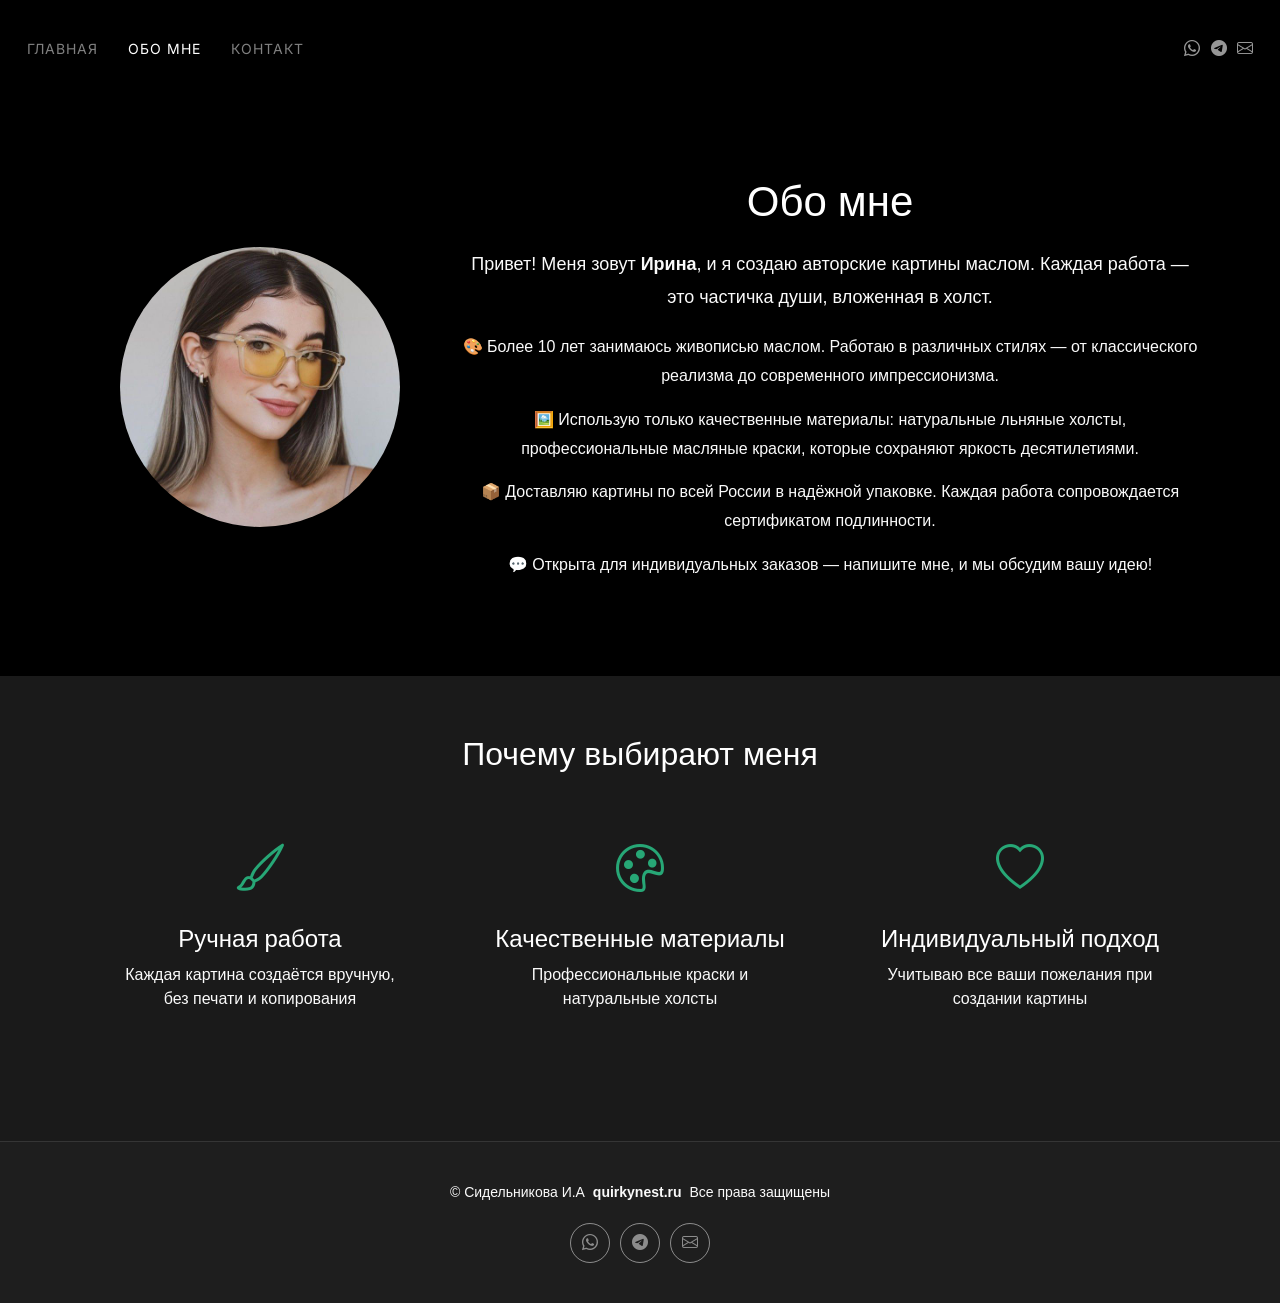
==== about.html @ b46e2a0c "322" ====
<!DOCTYPE html>
<html lang="ru">

<head>
  <meta charset="utf-8">
  <meta content="width=device-width, initial-scale=1.0" name="viewport">
  <title>Обо мне — Картины маслом на заказ</title>
  <meta name="description" content="Узнайте больше о художнике и процессе создания авторских картин маслом.">

  <!-- Favicons -->
  <link href="assets/img/favicon.png" rel="icon">
  <link href="assets/img/apple-touch-icon.png" rel="apple-touch-icon">

  <!-- Fonts -->
  <link href="https://fonts.googleapis.com" rel="preconnect">
  <link href="https://fonts.gstatic.com" rel="preconnect" crossorigin>
  <link href="https://fonts.googleapis.com/css2?family=Roboto:wght@300;400;500;700&family=Inter:wght@400;500;600;700&family=Cardo:wght@400;700&display=swap" rel="stylesheet">

  <!-- Vendor CSS Files -->
  <link href="assets/vendor/bootstrap/css/bootstrap.min.css" rel="stylesheet">
  <link href="assets/vendor/bootstrap-icons/bootstrap-icons.css" rel="stylesheet">
  <link href="assets/vendor/aos/aos.css" rel="stylesheet">

  <!-- Main CSS File -->
  <link href="assets/css/main.css" rel="stylesheet">
</head>

<body class="index-page">

  <header id="header" class="header d-flex align-items-center sticky-top">
    <div class="container-fluid position-relative d-flex align-items-center justify-content-between">
      <nav id="navmenu" class="navmenu">
        <ul>
          <li><a href="index.html">Главная</a></li>
          <li><a href="about.html" class="active">Обо мне</a></li>
          <li><a href="contact.html">Контакт</a></li>
        </ul>
        <i class="mobile-nav-toggle d-xl-none bi bi-list"></i>
      </nav>

      <div class="header-social-links">
        <a href="https://wa.me/79517623467"><i class="bi bi-whatsapp"></i></a>
        <a href="https://t.me/IrisArts1"><i class="bi bi-telegram"></i></a>
        <a href="mailto:maafik@66.ru"><i class="bi bi-envelope"></i></a>
      </div>
    </div>
  </header>

  <main class="main">

    <section class="about-section" style="padding: 80px 20px;">
      <div class="container">
        <div class="row align-items-center">
          <div class="col-lg-4 text-center mb-4 mb-lg-0" data-aos="fade-right">
            <img src="assets/img/profile-img.png" alt="Художник" style="max-width: 280px; width: 100%; border-radius: 50%; box-shadow: 0 10px 40px rgba(0,0,0,0.3);">
          </div>
          <div class="col-lg-8" data-aos="fade-left">
            <h1 style="color: var(--heading-color); font-size: 42px; margin-bottom: 20px;">Обо мне</h1>
            <p style="color: var(--default-color); font-size: 18px; line-height: 1.8; margin-bottom: 20px;">
              Привет! Меня зовут <strong>Ирина</strong>, и я создаю авторские картины маслом. Каждая работа — это частичка души, вложенная в холст.
            </p>
            <p style="color: var(--default-color); font-size: 16px; line-height: 1.8; margin-bottom: 15px;">
              🎨 Более 10 лет занимаюсь живописью маслом. Работаю в различных стилях — от классического реализма до современного импрессионизма.
            </p>
            <p style="color: var(--default-color); font-size: 16px; line-height: 1.8; margin-bottom: 15px;">
              🖼️ Использую только качественные материалы: натуральные льняные холсты, профессиональные масляные краски, которые сохраняют яркость десятилетиями.
            </p>
            <p style="color: var(--default-color); font-size: 16px; line-height: 1.8; margin-bottom: 15px;">
              📦 Доставляю картины по всей России в надёжной упаковке. Каждая работа сопровождается сертификатом подлинности.
            </p>
            <p style="color: var(--default-color); font-size: 16px; line-height: 1.8;">
              💬 Открыта для индивидуальных заказов — напишите мне, и мы обсудим вашу идею!
            </p>
          </div>
        </div>
      </div>
    </section>

    <section style="padding: 60px 20px; background: var(--surface-color);">
      <div class="container text-center">
        <h2 style="color: var(--heading-color); font-size: 32px; margin-bottom: 30px;" data-aos="fade-up">Почему выбирают меня</h2>
        <div class="row">
          <div class="col-md-4 mb-4" data-aos="fade-up" data-aos-delay="100">
            <div style="padding: 30px;">
              <i class="bi bi-brush" style="font-size: 48px; color: var(--accent-color);"></i>
              <h4 style="color: var(--heading-color); margin-top: 20px;">Ручная работа</h4>
              <p style="color: var(--default-color);">Каждая картина создаётся вручную, без печати и копирования</p>
            </div>
          </div>
          <div class="col-md-4 mb-4" data-aos="fade-up" data-aos-delay="200">
            <div style="padding: 30px;">
              <i class="bi bi-palette" style="font-size: 48px; color: var(--accent-color);"></i>
              <h4 style="color: var(--heading-color); margin-top: 20px;">Качественные материалы</h4>
              <p style="color: var(--default-color);">Профессиональные краски и натуральные холсты</p>
            </div>
          </div>
          <div class="col-md-4 mb-4" data-aos="fade-up" data-aos-delay="300">
            <div style="padding: 30px;">
              <i class="bi bi-heart" style="font-size: 48px; color: var(--accent-color);"></i>
              <h4 style="color: var(--heading-color); margin-top: 20px;">Индивидуальный подход</h4>
              <p style="color: var(--default-color);">Учитываю все ваши пожелания при создании картины</p>
            </div>
          </div>
        </div>
      </div>
    </section>

  </main>

  <footer id="footer" class="footer">
    <div class="container">
      <div class="copyright text-center">
        <p>© <span>Сидельникова И.А</span> <strong class="px-1 sitename">quirkynest.ru</strong> <span>Все права защищены</span></p>
      </div>
      <div class="social-links d-flex justify-content-center">
        <a href="https://wa.me/79517623467"><i class="bi bi-whatsapp"></i></a>
        <a href="https://t.me/IrisArts1"><i class="bi bi-telegram"></i></a>
        <a href="mailto:maafik@66.ru"><i class="bi bi-envelope"></i></a>
      </div>
    </div>
  </footer>

  <a href="#" id="scroll-top" class="scroll-top d-flex align-items-center justify-content-center"><i class="bi bi-arrow-up-short"></i></a>

  <!-- Vendor JS Files -->
  <script src="assets/vendor/bootstrap/js/bootstrap.bundle.min.js"></script>
  <script src="assets/vendor/aos/aos.js"></script>

  <!-- Main JS File -->
  <script src="assets/js/main.js"></script>

</body>

</html>
---- assets/css/main.css ----
/**
* Template Name: PhotoFolio
* Template URL: https://bootstrapmade.com/photofolio-bootstrap-photography-website-template/
* Updated: Aug 07 2024 with Bootstrap v5.3.3
* Author: BootstrapMade.com
* License: https://bootstrapmade.com/license/
*/

/*--------------------------------------------------------------
# Font & Color Variables
# Help: https://bootstrapmade.com/color-system/
--------------------------------------------------------------*/
/* Fonts */
:root {
  --default-font: "Roboto",  system-ui, -apple-system, "Segoe UI", Roboto, "Helvetica Neue", Arial, "Noto Sans", "Liberation Sans", sans-serif, "Apple Color Emoji", "Segoe UI Emoji", "Segoe UI Symbol", "Noto Color Emoji";
  --heading-font: "Cardo",  sans-serif;
  --nav-font: "Inter",  sans-serif;
}

/* Global Colors - The following color variables are used throughout the website. Updating them here will change the color scheme of the entire website */
:root { 
  --background-color: #000000; /* Background color for the entire website, including individual sections */
  --default-color: #fafafa; /* Default color used for the majority of the text content across the entire website */
  --heading-color: #ffffff; /* Color for headings, subheadings and title throughout the website */
  --accent-color: #27a776; /* Accent color that represents your brand on the website. It's used for buttons, links, and other elements that need to stand out */
  --surface-color: #1a1a1a; /* The surface color is used as a background of boxed elements within sections, such as cards, icon boxes, or other elements that require a visual separation from the global background. */
  --contrast-color: #ffffff; /* Contrast color for text, ensuring readability against backgrounds of accent, heading, or default colors. */
}

/* Nav Menu Colors - The following color variables are used specifically for the navigation menu. They are separate from the global colors to allow for more customization options */
:root {
  --nav-color: rgba(255, 255, 255, 0.5);  /* The default color of the main navmenu links */
  --nav-hover-color: #ffffff; /* Applied to main navmenu links when they are hovered over or active */
  --nav-mobile-background-color: #1a1a1a; /* Used as the background color for mobile navigation menu */
  --nav-dropdown-background-color: #1a1a1a; /* Used as the background color for dropdown items that appear when hovering over primary navigation items */
  --nav-dropdown-color: rgba(255, 255, 255, 0.5); /* Used for navigation links of the dropdown items in the navigation menu. */
  --nav-dropdown-hover-color: #ffffff; /* Similar to --nav-hover-color, this color is applied to dropdown navigation links when they are hovered over. */
}

/* Color Presets - These classes override global colors when applied to any section or element, providing reuse of the sam color scheme. */
  .form-overlay {
    position: fixed;
    top: 0;
    left: 0;
    width: 100vw;
    height: 100vh;
    background: rgba(26, 26, 26, 0.97);
    z-index: 9999;
    overflow-y: auto;
    display: flex;
    justify-content: center;
    align-items: center;
    padding: 40px;
  }

  .form-content {
    max-width: 800px;
    width: 100%;
    background: #1a1a1a;
    padding: 30px;
    border-radius: 20px;
    box-shadow: 0 0 20px #00f7ff99;
    position: relative;
  }

  .close-button {
    position: absolute;
    top: 15px;
    right: 15px;
    background: #ff4d4d;
    color: white;
    border: none;
    border-radius: 10px;
    padding: 8px 12px;
    font-size: 18px;
    cursor: pointer;
  }

  .step {
    display: none;
  }

  .step.active {
    display: block;
    animation: fadeIn 0.5s ease-in-out;
  }

  @keyframes fadeIn {
    from { opacity: 0; transform: translateY(20px); }
    to { opacity: 1; transform: translateY(0); }
  }

  input, select, button {
    width: 100%;
    padding: 10px;
    margin-top: 10px;
    border: none;
    border-radius: 10px;
    font-size: 16px;
    background-color: #222;
    color: #fafafa;
  }

  button {
    background: #00f7ff;
    color: #000;
    cursor: pointer;
    font-weight: bold;
    transition: background-color 0.3s;
  }

  button:hover {
    background-color: #00c9ff;
  }

  .gender-select {
    display: flex;
    gap: 20px;
    margin: 20px 0;
  }

  .gender-select button {
    flex: 1;
    font-weight: bold;
    font-size: 18px;
    border: 2px solid #00f7ff;
    background: #222;
    color: #00f7ff;
  }

  .gender-select button:hover {
    background: #00f7ff;
    color: #111;
  }

  .image-grid {
    display: grid;
    grid-template-columns: repeat(auto-fit, minmax(120px, 1fr));
    gap: 10px;
  }

  .image-grid img {
    width: 100%;
    border-radius: 10px;
    height: 100px;
    object-fit: cover;
    cursor: pointer;
    border: 3px solid transparent;
    background: #333;
  }

  .image-grid img.selected {
    border-color: #00f7ff;
  }

  .faq-item {
    margin-bottom: 10px;
  }

  .faq-question {
    background: #222;
    border: none;
    color: #00f7ff;
    width: 100%;
    padding: 10px;
    text-align: left;
    font-weight: bold;
    cursor: pointer;
    border-radius: 10px;
  }

  .faq-answer {
    display: none;
    margin-top: 5px;
    padding: 10px;
    background: #2b2b2b;
    border-radius: 10px;
  }

  .explanation {
    color: #bbb;
    text-align: center;
    margin-top: 20px;
  }

  .upload-block label {
    color: #00f7ff;
    font-weight: bold;
  }
.light-background {
  --background-color: #1a1a1a;
  --surface-color: #343434;
}
  .form-overlay {
    position: fixed;
    top: 0;
    left: 0;
    width: 100vw;
    height: 100vh;
    background: rgba(26, 26, 26, 0.97);
    z-index: 9999;
    overflow-y: auto;
    display: flex;
    justify-content: center;
    align-items: center;
    padding: 40px;
  }

  .form-content {
    max-width: 800px;
    width: 100%;
    background: #1a1a1a;
    padding: 30px;
    border-radius: 20px;
    box-shadow: 0 0 20px #00f7ff99;
    position: relative;
  }

  .close-button {
    position: absolute;
    top: 15px;
    right: 15px;
    background: #ff4d4d;
    color: white;
    border: none;
    border-radius: 10px;
    padding: 8px 12px;
    font-size: 18px;
    cursor: pointer;
  }

  .step {
    display: none;
  }

  .step.active {
    display: block;
    animation: fadeIn 0.5s ease-in-out;
  }

  @keyframes fadeIn {
    from { opacity: 0; transform: translateY(20px); }
    to { opacity: 1; transform: translateY(0); }
  }

  input, select, button {
    width: 100%;
    padding: 10px;
    margin-top: 10px;
    border: none;
    border-radius: 10px;
    font-size: 16px;
    background-color: #222;
    color: #fafafa;
  }

  button {
    background: #00f7ff;
    color: #000;
    cursor: pointer;
    font-weight: bold;
    transition: background-color 0.3s;
  }

  button:hover {
    background-color: #00c9ff;
  }

  .gender-select {
    display: flex;
    gap: 20px;
    margin: 20px 0;
  }

  .gender-select button {
    flex: 1;
    font-weight: bold;
    font-size: 18px;
    border: 2px solid #00f7ff;
    background: #222;
    color: #00f7ff;
  }

  .gender-select button:hover {
    background: #00f7ff;
    color: #111;
  }

  .image-grid {
    display: grid;
    grid-template-columns: repeat(auto-fit, minmax(120px, 1fr));
    gap: 10px;
  }

  .image-grid img {
    width: 100%;
    border-radius: 10px;
    height: 100px;
    object-fit: cover;
    cursor: pointer;
    border: 3px solid transparent;
    background: #333;
  }

  .image-grid img.selected {
    border-color: #00f7ff;
  }

  .faq-item {
    margin-bottom: 10px;
  }

  .faq-question {
    background: #222;
    border: none;
    color: #00f7ff;
    width: 100%;
    padding: 10px;
    text-align: left;
    font-weight: bold;
    cursor: pointer;
    border-radius: 10px;
  }

  .faq-answer {
    display: none;
    margin-top: 5px;
    padding: 10px;
    background: #2b2b2b;
    border-radius: 10px;
  }

  .explanation {
    color: #bbb;
    text-align: center;
    margin-top: 20px;
  }

  .upload-block label {
    color: #00f7ff;
    font-weight: bold;
  }

.dark-background {
  --background-color: #060606;
  --default-color: #ffffff;
  --heading-color: #ffffff;
  --surface-color: #252525;
  --contrast-color: #ffffff;
}

/* Smooth scroll */
:root {
  scroll-behavior: smooth;
}

/*--------------------------------------------------------------
# General Styling & Shared Classes
--------------------------------------------------------------*/
body {
  color: var(--default-color);
  background-color: var(--background-color);
  font-family: var(--default-font);
}

a {
  color: var(--accent-color);
  text-decoration: none;
  transition: 0.3s;
}

a:hover {
  color: color-mix(in srgb, var(--accent-color), transparent 25%);
  text-decoration: none;
}

h1,
h2,
h3,
h4,
h5,
h6 {
  color: var(--heading-color);
  font-family: var(--heading-font);
}

/* PHP Email Form Messages
------------------------------*/
.php-email-form .error-message {
  display: none;
  background: #df1529;
  color: #ffffff;
  text-align: left;
  padding: 15px;
  margin-bottom: 24px;
  font-weight: 600;
}

.php-email-form .sent-message {
  display: none;
  color: #ffffff;
  background: #059652;
  text-align: center;
  padding: 15px;
  margin-bottom: 24px;
  font-weight: 600;
}

.php-email-form .loading {
  display: none;
  background: var(--surface-color);
  text-align: center;
  padding: 15px;
  margin-bottom: 24px;
}

.php-email-form .loading:before {
  content: "";
  display: inline-block;
  border-radius: 50%;
  width: 24px;
  height: 24px;
  margin: 0 10px -6px 0;
  border: 3px solid var(--accent-color);
  border-top-color: var(--surface-color);
  animation: php-email-form-loading 1s linear infinite;
}

body {
  font-family: Arial, sans-serif;
  margin: 0;
  padding: 0;
  background: #000;
  color: #fff;
}

.overlay {
  position: fixed;
  top: 0;
  left: 0;
  width: 100%;
  height: 100%;
  background: rgba(0, 0, 0, 0.9);
  display: none;
  justify-content: center;
  align-items: center;
  z-index: 9999;
}

.form-container {
  background: #000000;
  padding: 20px;
  border-radius: 15px;
  box-shadow: 0 0 20px rgba(255, 255, 255, 0.5);
  width: 90%;
  max-width: 600px;
}

.form-container h2 {
  margin: 0 0 10px; /* Уменьшены отступы */
  text-align: center;
  font-size: 24px;
  font-weight: bold;
}

.btn-order {
  display: inline-block;
  background-color: #444;
  color: #fff;
  padding: 10px 20px;
  border-radius: 6px;
  text-decoration: none;
  font-weight: 500;
  transition: background 0.3s ease;
}

@media (max-width: 768px) {
  .btn-order {
    padding: 9px 18px;
    font-size: 15px;
  }
}

/* Мобильные устройства: до 480px */
@media (max-width: 480px) {
  .btn-order {
    padding: 8px 16px;
    font-size: 14px;
  }
}

.btn-order:hover {
  background-color: #666;
}


.form-container label {
  display: block;
  margin: 4px 0 2px; /* Уменьшены отступы */
  color: #ccc;
}

.form-container input, .form-container select, .form-container button {
  width: 100%;
  padding: 14px; /* Увеличены отступы внутри элементов для комфортного ввода */
  margin-bottom: 8px; /* Уменьшены отступы между полями */
  border-radius: 8px;
  border: none;
  outline: none;
  font-size: 16px;
  background: #222;
  color: #fff;
  box-shadow: inset 0 0 5px rgba(0, 0, 0, 0.5);
}

.form-container input:focus, .form-container select:focus {
  box-shadow: 0 0 10px rgba(255, 255, 255, 0.5);
}

.form-container button {
  background: #444;
  color: #fff;
  text-transform: uppercase;
  letter-spacing: 1px;
  cursor: pointer;
  transition: 0.5s;
}

.form-container button:hover {
  background: #555;
  box-shadow: 0 0 10px rgba(255, 255, 255, 0.5);
}


.btn-get-started:hover {
  background: linear-gradient(135deg, #222, #666);
  box-shadow: 0 0 15px rgba(255, 255, 255, 0.5);
}

.price-section {
  margin-top: 20px;
  color: #ccc;
}

.price-section ul {
  list-style: none;
  padding: 0;
}

.price-section li {
  margin: 10px 0;
}

.green-button {
  background: linear-gradient(135deg, #004d00, #007300);
  color: #fff;
  font-weight: 400;
  font-size: 16px;
  padding: 14px 50px;
  border-radius: 6px;
  text-transform: uppercase;
  letter-spacing: 1px;
  cursor: pointer;
  display: block;
  margin: 20px auto 0;
  text-align: center;
  transition: 0.5s;
}

.green-button:hover {
  background: linear-gradient(135deg, #006600, #009900);
  box-shadow: 0 0 15px rgba(0, 255, 0, 0.5);
}

textarea {
  width: 100%;
  height: 120px; /* Увеличена высота */
  resize: none;
  border: 1px solid #ccc;
  border-radius: 4px;
  padding: 10px; /* Увеличены отступы внутри textarea */
  font-size: 14px;
  box-sizing: border-box;
}

textarea:focus {
  border-color: #7bbd42;
  outline: none;
}

@keyframes php-email-form-loading {
  0% {
      transform: rotate(0deg);
  }

  100% {
      transform: rotate(360deg);
  }
}

/* Мобильные устройства */
@media screen and (max-width: 768px) {
  .form-container {
      padding: 15px;
  }

  .form-container label {
      margin: 4px 0 2px; /* Уменьшены отступы */
  }

  .form-container input,
  .form-container select,
  .form-container button {
      padding: 12px; /* Увеличены отступы внутри элементов */
      margin-bottom: 6px; /* Уменьшены отступы между элементами */
  }

  .form-container h2 {
      font-size: 20px;
  }

  textarea {
      font-size: 14px; /* Размер шрифта как до изменений */
      padding: 10px; /* Отступы внутри textarea увеличены */
  }
}

/* Очень маленькие экраны */
@media screen and (max-width: 480px) {
  .form-container {
      padding: 12px;
  }

  .form-container label {
      margin: 2px 0 2px;
  }

  .form-container input,
  .form-container select,
  .form-container button {
      padding: 10px; /* Увеличены отступы внутри */
      margin-bottom: 5px; /* Уменьшены отступы между элементами */
  }

  .form-container h2 {
      font-size: 18px;
  }

  textarea {
      font-size: 12px;
      padding: 8px; /* Отступы внутри textarea увеличены */
  }
}


/*--------------------------------------------------------------
# Global Header
--------------------------------------------------------------*/
.header {
  color: var(--default-color);
  background-color: var(--background-color);
  padding: 20px 0;
  transition: all 0.5s;
  z-index: 997;
  border-bottom: 1px solid var(--background-color);
}

.header .logo {
  line-height: 1;
}

.header .logo img {
  max-height: 36px;
  margin-right: 8px;
}

.header .logo h1 {
  font-size: 32px;
  margin: 0;
  font-weight: 400;
  color: var(--heading-color);
}

.header .logo i {
  font-size: 28px;
  margin-right: 6px;
}

.header .header-social-links {
  padding-right: 15px;
}

.header .header-social-links a {
  color: color-mix(in srgb, var(--default-color), transparent 40%);
  padding-left: 6px;
  display: inline-block;
  transition: 0.3s;
  font-size: 16px;
}

.header .header-social-links a:hover {
  color: var(--accent-color);
}

.header .header-social-links a i {
  line-height: 0px;
}

.price-section.centered {
  text-align: center;
}

.price-table {
  margin: 0 auto;
  border-collapse: collapse;
  font-size: 16px;
}

.price-table td {
  padding: 6px 16px;
  vertical-align: top;
  text-align: left;
}

@media (max-width: 1200px) {
  .header .logo {
    order: 1;
  }

  .header .logo h1 {
    font-size: 26px;
  }

  .header .logo i {
    font-size: 20px;
  }

  .header .header-social-links {
    order: 2;
  }

  .header .header-social-links a {
    font-size: 16px;
  }

  .header .navmenu {
    order: 3;
  }
}

.scrolled .header {
  border-color: color-mix(in srgb, var(--background-color) 90%, white 20%);
}

/*--------------------------------------------------------------
# Navigation Menu
--------------------------------------------------------------*/
/* Navmenu - Desktop */
@media (min-width: 1200px) {
  .navmenu {
    padding: 0;
  }

  .navmenu ul {
    margin: 0;
    padding: 0;
    display: flex;
    list-style: none;
    align-items: center;
  }

  .navmenu li {
    position: relative;
  }

  .navmenu a,
  .navmenu a:focus {
    color: var(--nav-color);
    padding: 18px 15px;
    font-size: 14px;
    font-family: var(--nav-font);
    font-weight: 400;
    display: flex;
    align-items: center;
    justify-content: space-between;
    white-space: nowrap;
    transition: 0.3s;
    text-transform: uppercase;
    letter-spacing: 1px;
  }

  .navmenu a i,
  .navmenu a:focus i {
    font-size: 12px;
    line-height: 0;
    margin-left: 5px;
    transition: 0.3s;
  }

  .navmenu li:last-child a {
    padding-right: 0;
  }

  .navmenu li:hover>a,
  .navmenu .active,
  .navmenu .active:focus {
    color: var(--nav-hover-color);
  }

  .navmenu .dropdown ul {
    margin: 0;
    padding: 10px 0;
    background: var(--nav-dropdown-background-color);
    display: block;
    position: absolute;
    visibility: hidden;
    left: 14px;
    top: 130%;
    opacity: 0;
    transition: 0.3s;
    border-radius: 4px;
    z-index: 99;
  }

  .navmenu .dropdown ul li {
    min-width: 200px;
  }

  .navmenu .dropdown ul a {
    padding: 10px 20px;
    font-size: 15px;
    text-transform: none;
    color: var(--nav-dropdown-color);
  }

  .navmenu .dropdown ul a i {
    font-size: 12px;
  }

  .navmenu .dropdown ul a:hover,
  .navmenu .dropdown ul .active:hover,
  .navmenu .dropdown ul li:hover>a {
    color: var(--nav-dropdown-hover-color);
  }

  .navmenu .dropdown:hover>ul {
    opacity: 1;
    top: 100%;
    visibility: visible;
  }

  .navmenu .dropdown .dropdown ul {
    top: 0;
    left: -90%;
    visibility: hidden;
  }

  .navmenu .dropdown .dropdown:hover>ul {
    opacity: 1;
    top: 0;
    left: -100%;
    visibility: visible;
  }
}

/* Navmenu - Mobile */
@media (max-width: 1199px) {
  .mobile-nav-toggle {
    color: var(--nav-color);
    font-size: 28px;
    line-height: 0;
    margin-right: 10px;
    cursor: pointer;
    transition: color 0.3s;
  }

  .navmenu {
    padding: 0;
    z-index: 9997;
  }

  .navmenu ul {
    display: none;
    position: absolute;
    inset: 60px 20px 20px 20px;
    padding: 10px 0;
    margin: 0;
    border-radius: 6px;
    background-color: var(--nav-mobile-background-color);
    overflow-y: auto;
    transition: 0.3s;
    z-index: 9998;
    box-shadow: 0px 0px 30px rgba(0, 0, 0, 0.1);
  }

  .navmenu a,
  .navmenu a:focus {
    color: var(--nav-dropdown-color);
    padding: 10px 20px;
    font-family: var(--nav-font);
    font-size: 17px;
    font-weight: 500;
    display: flex;
    align-items: center;
    justify-content: space-between;
    white-space: nowrap;
    transition: 0.3s;
  }

  .navmenu a i,
  .navmenu a:focus i {
    font-size: 12px;
    line-height: 0;
    margin-left: 5px;
    width: 30px;
    height: 30px;
    display: flex;
    align-items: center;
    justify-content: center;
    border-radius: 50%;
    transition: 0.3s;
    background-color: color-mix(in srgb, var(--accent-color), transparent 90%);
  }

  .navmenu a i:hover,
  .navmenu a:focus i:hover {
    background-color: var(--accent-color);
    color: var(--contrast-color);
  }

  .navmenu a:hover,
  .navmenu .active,
  .navmenu .active:focus {
    color: var(--nav-dropdown-hover-color);
  }

  .navmenu .active i,
  .navmenu .active:focus i {
    background-color: var(--accent-color);
    color: var(--contrast-color);
    transform: rotate(180deg);
  }

  .navmenu .dropdown ul {
    position: static;
    display: none;
    z-index: 99;
    padding: 10px 0;
    margin: 10px 20px;
    background-color: var(--nav-dropdown-background-color);
    border: 1px solid color-mix(in srgb, var(--default-color), transparent 90%);
    box-shadow: none;
    transition: all 0.5s ease-in-out;
  }

  .navmenu .dropdown ul ul {
    background-color: rgba(33, 37, 41, 0.1);
  }

  .navmenu .dropdown>.dropdown-active {
    display: block;
    background-color: rgba(33, 37, 41, 0.03);
  }

  .mobile-nav-active {
    overflow: hidden;
  }

  .mobile-nav-active .mobile-nav-toggle {
    color: #fff;
    position: absolute;
    font-size: 32px;
    top: 15px;
    right: 15px;
    margin-right: 0;
    z-index: 9999;
  }

  .mobile-nav-active .navmenu {
    position: fixed;
    overflow: hidden;
    inset: 0;
    background: rgba(33, 37, 41, 0.8);
    transition: 0.3s;
  }

  .mobile-nav-active .navmenu>ul {
    display: block;
  }
}

/*--------------------------------------------------------------
# Global Footer
--------------------------------------------------------------*/
.footer {
  --background-color: color-mix(in srgb, var(--default-color), transparent 95%);
  border-top: 1px solid color-mix(in srgb, var(--default-color), transparent 90%);
  color: var(--default-color);
  background-color: var(--background-color);
  font-size: 14px;
  padding: 40px 0;
  position: relative;
}

.footer .copyright p {
  margin-bottom: 0;
}

.footer .social-links {
  margin-top: 20px;
}

.footer .social-links a {
  display: flex;
  align-items: center;
  justify-content: center;
  width: 40px;
  height: 40px;
  border-radius: 50%;
  border: 1px solid color-mix(in srgb, var(--default-color), transparent 50%);
  font-size: 16px;
  color: color-mix(in srgb, var(--default-color), transparent 50%);
  margin: 0 5px;
  transition: 0.3s;
}

.footer .social-links a:hover {
  color: var(--accent-color);
  border-color: var(--accent-color);
}

.footer .credits {
  margin-top: 10px;
  font-size: 13px;
  text-align: center;
}

/*--------------------------------------------------------------
# Preloader
--------------------------------------------------------------*/
#preloader {
  display: flex;
  position: fixed;
  inset: 0;
  width: 100%;
  height: 100vh;
  z-index: 99999;
}

#preloader:before,
#preloader:after {
  content: "";
  background-color: #000000;
  position: absolute;
  inset: 0;
  width: 50%;
  height: 100%;
  transition: all 0.3s ease 0s;
  z-index: -1;
}

#preloader:after {
  left: auto;
  right: 0;
}

#preloader .line {
  position: relative;
  overflow: hidden;
  margin: auto;
  width: 1px;
  height: 280px;
  transition: all 0.8s ease 0s;
}

#preloader .line:before {
  content: "";
  position: absolute;
  background-color: #ffffff;
  left: 0;
  top: 50%;
  width: 1px;
  height: 0%;
  transform: translateY(-50%);
  animation: lineincrease 1000ms ease-in-out 0s forwards;
}

#preloader .line:after {
  content: "";
  position: absolute;
  background-color: color-mix(in srgb, var(--default-color), transparent 95%);
  left: 0;
  top: 0;
  width: 1px;
  height: 100%;
  transform: translateY(-100%);
  animation: linemove 1200ms linear 0s infinite;
  animation-delay: 2000ms;
}

#preloader.loaded .line {
  opacity: 0;
  height: 100% !important;
}

#preloader.loaded .line:after {
  opacity: 0;
}

#preloader.loaded:before,
#preloader.loaded:after {
  animation: preloaderfinish 300ms ease-in-out 500ms forwards;
}

@keyframes lineincrease {
  0% {
    height: 0%;
  }

  100% {
    height: 100%;
  }
}

@keyframes linemove {
  0% {
    transform: translateY(200%);
  }

  100% {
    transform: translateY(-100%);
  }
}

@keyframes preloaderfinish {
  0% {
    width: 5 0%;
  }

  100% {
    width: 0%;
  }
}

/*--------------------------------------------------------------
# Scroll Top Button
--------------------------------------------------------------*/
.scroll-top {
  position: fixed;
  visibility: hidden;
  opacity: 0;
  right: 15px;
  bottom: -15px;
  z-index: 999;
  background-color: var(--accent-color);
  width: 44px;
  height: 44px;
  border-radius: 50px;
  transition: all 0.4s;
}

.scroll-top i {
  font-size: 24px;
  color: var(--default-color);
  line-height: 0;
}

.scroll-top:hover {
  background-color: color-mix(in srgb, var(--accent-color), transparent 20%);
}

.scroll-top.active {
  visibility: visible;
  opacity: 1;
  bottom: 15px;
}

/*--------------------------------------------------------------
# Disable aos animation delay on mobile devices
--------------------------------------------------------------*/
@media screen and (max-width: 768px) {
  [data-aos-delay] {
    transition-delay: 0 !important;
  }
}

/*--------------------------------------------------------------
# Global Page Titles & Breadcrumbs
--------------------------------------------------------------*/
.page-title {
  color: var(--default-color);
  background-color: var(--background-color);
  position: relative;
}

.page-title .heading {
  padding: 80px 0;
  border-top: 1px solid color-mix(in srgb, var(--default-color), transparent 90%);
}

.page-title .heading h1 {
  font-size: 64px;
  font-weight: 400;
}

.page-title .heading .cta-btn {
  color: var(--default-color);
  background: var(--accent-color);
  font-weight: 400;
  font-size: 14px;
  display: inline-block;
  margin-top: 20px;
  padding: 12px 40px;
  border-radius: 4px;
  transition: 0.5s;
  text-transform: uppercase;
  letter-spacing: 1px;
}

.page-title .heading .cta-btn:hover {
  background-color: color-mix(in srgb, var(--accent-color) 90%, white 10%);
}

.page-title nav {
  background-color: color-mix(in srgb, var(--default-color), transparent 90%);
  padding: 20px 0;
}

.page-title nav ol {
  display: flex;
  flex-wrap: wrap;
  list-style: none;
  margin: 0;
  font-size: 16px;
  font-weight: 600;
}

.page-title nav ol li+li {
  padding-left: 10px;
}

.page-title nav ol li+li::before {
  content: "/";
  display: inline-block;
  padding-right: 10px;
  color: color-mix(in srgb, var(--default-color), transparent 70%);
}

/*--------------------------------------------------------------
# Global Sections
--------------------------------------------------------------*/
section,
.section {
  color: var(--default-color);
  background-color: var(--background-color);
  padding: 60px 0;
  scroll-margin-top: 100px;
  overflow: clip;
}

@media (max-width: 1199px) {

  section,
  .section {
    scroll-margin-top: 66px;
  }
}

/*--------------------------------------------------------------
# Global Section Titles
--------------------------------------------------------------*/
.section-title {
  padding-bottom: 60px;
  position: relative;
}

.section-title h2 {
  font-size: 14px;
  font-weight: 400;
  padding: 0;
  line-height: 1px;
  margin: 0;
  letter-spacing: 1.5px;
  text-transform: uppercase;
  color: color-mix(in srgb, var(--default-color), transparent 50%);
  position: relative;
  font-family: var(--default-font);
}

.section-title h2::after {
  content: "";
  width: 120px;
  height: 1px;
  display: inline-block;
  background: var(--accent-color);
  margin: 4px 10px;
}

.section-title p {
  color: var(--heading-color);
  margin: 0;
  font-size: 36px;
  font-weight: 400;
  font-family: var(--heading-font);
}

/*--------------------------------------------------------------
# Hero Section
--------------------------------------------------------------*/
.hero {
  width: 100%;
  min-height: 30vh;
  position: relative;
  display: flex;
  align-items: center;
}

.hero h2 {
  margin: 0 0 10px 0;
  font-size: 38px;
  font-weight: 700;
}

.hero h2 .underlight {
  position: relative;
  z-index: 1;
  padding: 0 5px;
  display: inline-block;
}

.hero h2 .underlight:before {
  content: "";
  position: absolute;
  height: 50%;
  bottom: 0;
  left: 0;
  right: 0;
  background: var(--accent-color);
  z-index: -1;
}

.hero p {
  color: color-mix(in srgb, var(--default-color), transparent 30%);
  margin-bottom: 30px;
  font-size: 18px;
}

/* Hero Avatar Styles */
.hero-avatar-wrapper {
  display: flex;
  justify-content: center;
  align-items: center;
}

.hero-avatar-desktop {
  padding-left: 40px;
}

.hero-avatar-mobile {
  display: none;
  margin-top: 30px;
  margin-bottom: 20px;
}

.hero-avatar {
  display: flex;
  justify-content: center;
  align-items: center;
}

.avatar-image {
  width: 200px;
  height: 200px;
  border-radius: 50%;
  object-fit: cover;
  border: 4px solid var(--accent-color);
  box-shadow: 0 10px 30px rgba(39, 167, 118, 0.3);
  transition: transform 0.3s ease, box-shadow 0.3s ease;
}

.avatar-image:hover {
  transform: scale(1.05);
  box-shadow: 0 15px 40px rgba(39, 167, 118, 0.5);
}

.hero-button-wrapper {
  margin-top: 30px;
}

.hero-button-desktop {
  display: none;
}

.hero-button-mobile {
  display: block;
}

@media (min-width: 992px) {
  .hero-button-desktop {
    display: flex;
    justify-content: center;
    align-items: center;
    position: absolute;
    bottom: 60px;
    left: 50%;
    transform: translateX(-50%);
    z-index: 10;
    margin-top: 0;
  }

  .hero-button-mobile {
    display: none;
  }
}

@media (min-width: 1200px) {
  .hero-avatar-desktop {
    padding-left: 60px;
  }
}

@media (max-width: 991px) {
  .hero-avatar-desktop {
    display: none;
  }

  .hero-avatar-mobile {
    display: flex;
  }

  .avatar-image {
    width: 150px;
    height: 150px;
    border-width: 3px;
  }
}

@media (max-width: 768px) {
  .hero h2 {
    font-size: 32px;
  }

  .avatar-image {
    width: 120px;
    height: 120px;
    border-width: 2px;
  }
}

.hero .btn-get-started {
  color: var(--contrast-color);
  background: var(--accent-color);
  font-weight: 400;
  font-size: 14px;
  display: inline-block;
  padding: 12px 40px;
  border-radius: 4px;
  transition: 0.5s;
  text-transform: uppercase;
  letter-spacing: 1px;
}

.hero .btn-get-started:hover {
  background-color: color-mix(in srgb, var(--accent-color) 90%, white 10%);
}

/*--------------------------------------------------------------
# Gallery Section
--------------------------------------------------------------*/


.gallery  {
  position: relative;
  overflow: hidden;
}

.gallery-item img {
  transition: 0.3s;
}
@media (max-width: 768px) {
  .gallery {
    grid-template-columns: 1fr;
    justify-items: center;
  }
}

.gallery .gallery-item {
  position: relative;
  overflow: hidden;
}


.gallery .gallery-links {
  position: absolute;
  inset: 0;
  opacity: 0;
  transition: all ease-in-out 0.3s;
  background: rgba(0, 0, 0, 0.6);
  z-index: 3;
}

.gallery .gallery-links .preview-link,
.gallery .gallery-links .details-link {
  font-size: 20px;
  color: rgba(255, 255, 255, 0.5);
  transition: 0.3s;
  line-height: 1.2;
  margin: 30px 8px 0 8px;
}

.gallery .gallery-links .preview-link:hover,
.gallery .gallery-links .details-link:hover {
  color: #ffffff;
}

.gallery .gallery-links .details-link {
  font-size: 30px;
  line-height: 0;
}

.gallery .gallery-item:hover .gallery-links {
  opacity: 1;
}

.gallery .gallery-item:hover .preview-link,
.gallery .gallery-item:hover .details-link {
  margin-top: 0;
}

.gallery .gallery-item:hover img {
  transform: scale(1.1);
}

.glightbox-clean .gslide-description {
  background: #272727;
}

.glightbox-clean .gslide-title {
  color: rgba(255, 255, 255, 0.8);
  margin: 0;
}

/*--------------------------------------------------------------
# About Section
--------------------------------------------------------------*/
.about .content h2 {
  font-weight: 700;
  font-size: 24px;
}

.about .content ul {
  list-style: none;
  padding: 0;
}

.about .content ul li {
  margin-bottom: 20px;
  display: flex;
  align-items: center;
}

.about .content ul strong {
  margin-right: 10px;
}

.about .content ul i {
  font-size: 16px;
  margin-right: 5px;
  color: var(--accent-color);
  line-height: 0;
}

/*--------------------------------------------------------------
# Testimonials Section
--------------------------------------------------------------*/
.testimonials .testimonial-item {
  background-color: var(--surface-color);
  box-shadow: 0px 0 20px rgba(0, 0, 0, 0.1);
  box-sizing: content-box;
  padding: 30px;
  margin: 40px 30px;
  min-height: 320px;
  display: flex;
  flex-direction: column;
  text-align: center;
  transition: 0.3s;
}

.testimonials .testimonial-item .stars {
  margin-bottom: 15px;
}

.testimonials .testimonial-item .stars i {
  color: #ffc107;
  margin: 0 1px;
}

.testimonials .testimonial-item .testimonial-img {
  width: 90px;
  border-radius: 50%;
  border: 4px solid var(--background-color);
  margin: 0 auto;
}

.testimonials .testimonial-item h3 {
  font-size: 18px;
  font-weight: bold;
  margin: 10px 0 5px 0;
}

.testimonials .testimonial-item h4 {
  font-size: 14px;
  color: color-mix(in srgb, var(--default-color), transparent 40%);
  margin: 0;
}

.testimonials .testimonial-item p {
  font-style: italic;
  margin: 0 auto 15px auto;
}

.testimonials .swiper-wrapper {
  height: auto;
}

.testimonials .swiper-pagination {
  margin-top: 20px;
  position: relative;
}

.testimonials .swiper-pagination .swiper-pagination-bullet {
  width: 12px;
  height: 12px;
  background-color: color-mix(in srgb, var(--default-color), transparent 85%);
  opacity: 1;
}

.testimonials .swiper-pagination .swiper-pagination-bullet-active {
  background-color: var(--accent-color);
}

.testimonials .swiper-slide {
  opacity: 0.3;
}

@media (max-width: 1199px) {
  .testimonials .swiper-slide-active {
    opacity: 1;
  }

  .testimonials .swiper-pagination {
    margin-top: 0;
  }

  .testimonials .testimonial-item {
    margin: 40px 20px;
  }
}

@media (min-width: 1200px) {
  .testimonials .swiper-slide-next {
    opacity: 1;
    transform: scale(1.12);
  }
}

/*--------------------------------------------------------------
# Gallery Details Section
--------------------------------------------------------------*/
.gallery-details .portfolio-details-slider img {
  width: 100%;
}

.gallery-details .swiper-wrapper {
  height: auto;
}

.gallery-details .swiper-button-prev,
.gallery-details .swiper-button-next {
  width: 48px;
  height: 48px;
}

.gallery-details .swiper-button-prev:after,
.gallery-details .swiper-button-next:after {
  color: rgba(255, 255, 255, 0.8);
  background-color: rgba(0, 0, 0, 0.15);
  font-size: 24px;
  border-radius: 50%;
  width: 48px;
  height: 48px;
  display: flex;
  align-items: center;
  justify-content: center;
  transition: 0.3s;
}

.gallery-details .swiper-button-prev:hover:after,
.gallery-details .swiper-button-next:hover:after {
  background-color: rgba(0, 0, 0, 0.3);
}

@media (max-width: 575px) {

  .gallery-details .swiper-button-prev,
  .gallery-details .swiper-button-next {
    display: none;
  }
}

.gallery-details .swiper-pagination {
  margin-top: 20px;
  position: relative;
}

.gallery-details .swiper-pagination .swiper-pagination-bullet {
  width: 10px;
  height: 10px;
  background-color: color-mix(in srgb, var(--default-color), transparent 85%);
  opacity: 1;
}

.gallery-details .swiper-pagination .swiper-pagination-bullet-active {
  background-color: var(--accent-color);
}

.gallery-details .portfolio-info h3 {
  font-size: 22px;
  font-weight: 700;
  margin-bottom: 20px;
  padding-bottom: 20px;
  position: relative;
}

.gallery-details .portfolio-info h3:after {
  content: "";
  position: absolute;
  display: block;
  width: 50px;
  height: 3px;
  background: var(--accent-color);
  left: 0;
  bottom: 0;
}

.gallery-details .portfolio-info ul {
  list-style: none;
  padding: 0;
  font-size: 15px;
}

.gallery-details .portfolio-info ul li {
  display: flex;
  flex-direction: column;
  padding-bottom: 15px;
}

.gallery-details .portfolio-info ul strong {
  text-transform: uppercase;
  font-weight: 400;
  color: color-mix(in srgb, var(--default-color), transparent 50%);
  font-size: 14px;
}

.gallery-details .portfolio-info .btn-visit {
  padding: 8px 40px;
  background: var(--accent-color);
  color: var(--contrast-color);
  border-radius: 50px;
  transition: 0.3s;
}

.gallery-details .portfolio-info .btn-visit:hover {
  background: color-mix(in srgb, var(--accent-color), transparent 20%);
}

.gallery-details .portfolio-description h2 {
  font-size: 26px;
  font-weight: 700;
  margin-bottom: 20px;
}

.gallery-details .portfolio-description p {
  padding: 0;
}

.gallery-details .portfolio-description .testimonial-item {
  padding: 30px 30px 0 30px;
  position: relative;
  background: color-mix(in srgb, var(--default-color), transparent 97%);
  margin-bottom: 50px;
}

.gallery-details .portfolio-description .testimonial-item .testimonial-img {
  width: 90px;
  border-radius: 50px;
  border: 6px solid var(--background-color);
  float: left;
  margin: 0 10px 0 0;
}

.gallery-details .portfolio-description .testimonial-item h3 {
  font-size: 18px;
  font-weight: bold;
  margin: 15px 0 5px 0;
  padding-top: 20px;
}

.gallery-details .portfolio-description .testimonial-item h4 {
  font-size: 14px;
  color: #6c757d;
  margin: 0;
}

.gallery-details .portfolio-description .testimonial-item .quote-icon-left,
.gallery-details .portfolio-description .testimonial-item .quote-icon-right {
  color: color-mix(in srgb, var(--accent-color), transparent 50%);
  font-size: 26px;
  line-height: 0;
}

.gallery-details .portfolio-description .testimonial-item .quote-icon-left {
  display: inline-block;
  left: -5px;
  position: relative;
}

.gallery-details .portfolio-description .testimonial-item .quote-icon-right {
  display: inline-block;
  right: -5px;
  position: relative;
  top: 10px;
  transform: scale(-1, -1);
}

.gallery-details .portfolio-description .testimonial-item p {
  font-style: italic;
  margin: 0 0 15px 0 0 0;
  padding: 0;
}

/*--------------------------------------------------------------
# Services Section
--------------------------------------------------------------*/
.services .service-item {
  background-color: var(--surface-color);
  padding: 50px 30px;
  transition: all 0.3s ease-in-out;
  height: 100%;
  position: relative;
  z-index: 1;
}

.services .service-item:before {
  content: "";
  position: absolute;
  background: var(--accent-color);
  inset: 100% 0 0 0;
  transition: all 0.3s;
  z-index: -1;
}

.services .service-item .icon {
  margin-bottom: 15px;
}

.services .service-item .icon i {
  color: var(--default-color);
  background-color: var(--accent-color);
  font-size: 24px;
  width: 56px;
  height: 56px;
  display: flex;
  align-items: center;
  justify-content: center;
  border-radius: 50%;
  transition: ease-in-out 0.3s;
}

.services .service-item h4 {
  font-weight: 700;
  margin-bottom: 15px;
  font-size: 20px;
  font-family: var(--default-font);
}

.services .service-item h4 a {
  color: var(--heading-color);
  transition: ease-in-out 0.3s;
}

.services .service-item p {
  line-height: 24px;
  font-size: 14px;
  margin-bottom: 0;
  transition: ease-in-out 0.3s;
}

.services .service-item:hover h4 a,
.services .service-item:hover p {
  color: var(--default-color);
}

.services .service-item:hover i {
  color: var(--accent-color);
  background-color: var(--default-color);
}

.services .service-item:hover:before {
  background: var(--accent-color);
  inset: 0;
  border-radius: 0px;
}

/*--------------------------------------------------------------
# Pricing Section
--------------------------------------------------------------*/
.pricing .pricing-item {
  border-bottom: 1px dashed color-mix(in srgb, var(--default-color), transparent 60%);
  width: 100%;
  height: 100%;
  padding: 0 0 15px 0;
}

.pricing .pricing-item h3 {
  margin: 0;
  font-size: 20px;
  font-weight: 600;
}

.pricing .pricing-item h4 {
  margin: 0;
  font-size: 18px;
  color: var(--accent-color);
}

/*--------------------------------------------------------------
# Contact Section
--------------------------------------------------------------*/
.contact .info-wrap {
  margin-bottom: 30px;
}

.contact .info-item i {
  font-size: 20px;
  color: var(--accent-color);
  width: 56px;
  height: 56px;
  display: flex;
  justify-content: center;
  align-items: center;
  transition: all 0.3s ease-in-out;
  border-radius: 50%;
  border: 1px solid color-mix(in srgb, var(--accent-color), transparent 40%);
  margin-right: 15px;
}

.contact .info-item h3 {
  font-size: 18px;
  font-weight: 700;
  margin: 0 0 5px 0;
  font-family: var(--default-font);
}

.contact .info-item p {
  padding: 0;
  margin-bottom: 0;
  font-size: 14px;
}

.contact .info-item:hover i {
  background: var(--accent-color);
  color: var(--contrast-color);
}

@media (max-width: 575px) {
  .contact .php-email-form {
    padding: 20px;
  }
}

.contact .php-email-form input[type=text],
.contact .php-email-form input[type=email],
.contact .php-email-form textarea {
  font-size: 14px;
  padding: 10px 15px;
  box-shadow: none;
  border-radius: 0;
  color: var(--default-color);
  background-color: var(--surface-color);
  border-color: color-mix(in srgb, var(--default-color), transparent 80%);
}

.contact .php-email-form input[type=text]:focus,
.contact .php-email-form input[type=email]:focus,
.contact .php-email-form textarea:focus {
  border-color: var(--accent-color);
}

.contact .php-email-form input[type=text]::placeholder,
.contact .php-email-form input[type=email]::placeholder,
.contact .php-email-form textarea::placeholder {
  color: color-mix(in srgb, var(--default-color), transparent 70%);
}

.contact .php-email-form button[type=submit] {
  color: var(--default-color);
  background: var(--accent-color);
  font-weight: 400;
  font-size: 14px;
  display: inline-block;
  margin-top: 20px;
  padding: 14px 40px;
  border: 0;
  border-radius: 4px;
  transition: 0.5s;
  text-transform: uppercase;
  letter-spacing: 1px;
}

.contact .php-email-form button[type=submit]:hover {
  background-color: color-mix(in srgb, var(--accent-color) 90%, white 10%);
}

/*--------------------------------------------------------------
# Starter Section Section
--------------------------------------------------------------*/
    #popupBanner {
      display: none;
      position: fixed;
      top: 0;
      left: 0;
      width: 100vw;
      height: 100vh;
      background-color: rgba(0, 0, 0, 0.85);
      z-index: 9999;
      justify-content: center;
      align-items: center;
    }

    .banner-content {
      position: relative;
      max-width: 90%;
      max-height: 90%;
    }

    .banner-content img {
      width: 100%;
      height: auto;
      display: block;
      border-radius: 16px;
    }

    .closeBtn {
      position: absolute;
      top: 10px;
      right: 10px;
      font-size: 24px;
      color: #fff;
      background: rgba(0, 0, 0, 0.4);
      border: none;
      border-radius: 50%;
      width: 36px;
      height: 36px;
      display: flex;
      align-items: center;
      justify-content: center;
      cursor: pointer;
    }

    .btn-get-started1 {
      margin-top: 20px;
      padding: 12px 24px;
      background-color: #27a776;
      color: #fff;
      border: none;
      border-radius: 12px;
      font-size: 16px;
      cursor: pointer;
      box-shadow: 0 4px 10px rgba(0, 0, 0, 0.4);
    }

    .banner-content > div {
      position: absolute;
      bottom: 20px;
      left: 50%;
      transform: translateX(-50%);
      width: 50%;
      text-align: center;
    }

    @media (max-width: 600px) {
      .btn-get-started1 {
        font-size: 13px;
        padding: 13px 3px;
        width: 90%;
        max-width: 300px;
      }

      .closeBtn {
        font-size: 24px;
        width: 32px;
        height: 32px;
      }
    }


    body {
      font-family: Arial, sans-serif;
      background-color: #121212;
      color: #fff;
      text-align: center;
      margin: 0;
      padding: 0;
    }

.button {
  padding: 15px 30px;
  font-size: 18px;
  background-color: #9d62cf;
  color: white;
  border: none;
  border-radius: 10px;
  cursor: pointer;
}


    .button:hover {
      background-color: #7c4bad;
    }

    .overlay {
      display: none;
      position: fixed;
      top: 0;
      left: 0;
      width: 100%;
      height: 100%;
      background: rgba(0, 0, 0, 0.7);
      backdrop-filter: blur(5px);
      z-index: 1000;
      justify-content: center;
      align-items: flex-start;
      overflow-y: auto;
      padding: 40px 0;
    }

    .form-container {
      background-color: #000;
      padding: 20px;
      border: 2px solid #9d62cf;
      border-radius: 10px;
      width: 90%;
      max-width: 500px;
      margin: auto;
      box-shadow: 0 0 15px rgba(0, 0, 0, 0.5);
    }

    @media (max-width: 600px) {
  .form-container {
    max-width: 100%;
  }
}


    input, select {
      width: 100%;
      padding: 10px;
      margin-bottom: 15px;
      border: 2px solid #9d62cf;
      border-radius: 5px;
      background: #0f0f0f;
      color: #fff;
      box-sizing: border-box;
    }

    .product-options {
      display: flex;
      justify-content: center;
      gap: 20px;
      flex-wrap: wrap;
      margin-top: 20px;
    }
    @media (max-width: 480px) {
  .product-option {
    width: 100%;
  }
}

.product-option {
  cursor: pointer;
  border: 3px solid transparent;
  border-radius: 10px;
  transition: border 0.3s;
  max-width: 180px;
  width: calc(50% - 10px); /* два в ряд с учетом gap */
  box-sizing: border-box;
}


    .product-option:hover {
      border: 3px solid #9d62cf;
    }

    textarea {
  width: 100%;
  padding: 10px;
  margin-bottom: 15px;
  border: 2px solid #9d62cf;
  border-radius: 5px;
  background: #0f0f0f;
  color: #fff;
  resize: vertical;
  box-sizing: border-box;
}
/* Стиль для кнопок переключения */
.toggle-buttons {
  display: flex;
  justify-content: center;
  gap: 20px;
  padding-top: 20px; /* Отступ сверху */
}

.toggle-btn {
  width: 80px; /* Размер кнопки */
  height: 80px; /* Размер кнопки */
  background-color: #333;
  border-radius: 50%; /* Круглая форма */
  display: flex;
  justify-content: center;
  align-items: center;
  cursor: pointer;
  position: relative;
  transition: background 0.3s ease, border 0.3s ease; /* Плавный переход для фона и обводки */
  overflow: hidden; /* Чтобы картинка не выходила за пределы */
}

.toggle-btn img {
  width: 100%;
  height: 100%;
  object-fit: contain; /* Сохраняем пропорции изображения */
}

.toggle-btn.active {
  background: #25D366; /* Цвет для активной кнопки */
  border: 4px solid #25D366; /* Зелёная обводка для активной кнопки */
}

.toggle-btn:hover {
  background: #444; /* Цвет при наведении */
}

.toggle-btn.active:hover {
  background: #25D366; /* Сохраняем зелёный фон при наведении на активную кнопку */
}


/* Блок товаров */
.gallery-items {
  display: flex;
  flex-wrap: wrap;
  justify-content: center;
  gap: 20px;
  padding-top: 80px; /* Этот отступ увеличивает пространство сверху */
  z-index: 1; /* Блок товаров будет ниже кнопок */
  position: relative; /* Устанавливаем относительное позиционирование */
}

.gallery-item {
  width: 400px;
  border: 2px solid #333;
  overflow: hidden;
  cursor: pointer;
  background: #000;
}

.gallery-item img {
  width: 100%;
  display: block;
  pointer-events: none;
  transition: transform 0.3s ease;
}

.gallery-item:hover img {
  transform: scale(1.05);
}

.gallery-item-info {
  padding: 15px;
  background: #1a1a1a;
  border-top: 1px solid #333;
  transition: opacity 0.3s ease, transform 0.3s ease;
}

.gallery-item:hover .gallery-item-info {
  opacity: 0.3;
  transform: translateY(-10px);
}

.gallery-item-title {
  color: var(--default-color);
  font-size: 16px;
  font-weight: 500;
  margin: 0 0 8px 0;
  line-height: 1.4;
  transition: opacity 0.3s ease;
}

.gallery-item-price {
  color: var(--accent-color);
  font-size: 20px;
  font-weight: 700;
  margin: 0;
  transition: opacity 0.3s ease;
}

.gallery-item button {
  width: 100%;
  padding: 12px;
  background: #000;
  color: #fff;
  border: none;
  font-weight: bold;
  font-size: 16px;
  cursor: pointer;
  transition: background 0.2s, transform 0.3s ease;
  border-top: 1px solid #333;
}

.gallery-item:hover button {
  background: #222;
  transform: translateY(-10px);
}

/* Адаптивность для карточек товаров */
@media (max-width: 768px) {
  .gallery-item {
    width: 100%;
    max-width: 350px;
  }

  .gallery-item-title {
    font-size: 14px;
  }

  .gallery-item-price {
    font-size: 18px;
  }

  .gallery-item-info {
    padding: 12px;
  }
}

@media (max-width: 480px) {
  .gallery-item-title {
    font-size: 13px;
  }

  .gallery-item-price {
    font-size: 16px;
  }
}

  .gallery {
    display: flex;
    flex-wrap: wrap;
    justify-content: center;
    gap: 20px;
    padding: 40px 10px;
  }

  .gallery-item {
    width: 400px;
    border: 2px solid #333;
    overflow: hidden;
    cursor: pointer;
    background: #000;
  }

  .gallery-item img {
    width: 100%;
    display: block;
    pointer-events: none;
  }

  .gallery-item button {
    width: 100%;
    padding: 12px;
    background: #000;
    color: #fff;
    border: none;
    font-weight: bold;
    font-size: 16px;
    cursor: pointer;
    transition: background 0.2s;
  }

  .gallery-item button:hover {
    background: #222;
  }

@media (max-width: 600px) {
  .gallery .gallery-item,
  .gallery-item {
    width: min(320px, 90vw);
  }
}

 .order-popup {
  position: fixed;
  top: 0;
  left: 0;
  width: 100%;
  height: 100%;
  background: rgba(0, 0, 0, 0.88);
  display: none;
  align-items: center;
  justify-content: center;
  z-index: 999;
  padding: 20px;
  box-sizing: border-box;
  cursor: pointer; /* Это позволяет воспринимать клик вне формы */
}

.order-content {
  background: #1a1a1a;
  display: flex;
  max-width: 800px;
  width: 100%;
  border: 2px solid #444;
  position: relative;
  overflow: hidden;
  flex-direction: row;
  cursor: default; /* Это отключает клик по самой форме */
}


  .order-image {
    width: 50%;
    background: #000;
  }

  .order-image img {
    width: 100%;
    height: auto;
    display: block;
  }

  .order-details {
    width: 50%;
    padding: 20px;
    box-sizing: border-box;
  }

  .order-details h3 {
    margin: 0 0 10px;
    font-size: 20px;
  }

  .order-details p {
    font-size: 16px;
    margin-bottom: 20px;
  }

  .whatsapp-btn {
    background: #25D366;
    color: #fff;
    text-decoration: none;
    padding: 12px 20px;
    display: inline-block;
    font-weight: bold;
    font-size: 16px;
    border-radius: 4px;
  }

  .close-btn {
    position: absolute;
    top: 10px;
    right: 14px;
    color: #d3d3d3;
    font-size: 24px;
    cursor: pointer;
    font-weight: bold;
  }

  @media (max-width: 768px) {
    .order-content {
      flex-direction: column;
      max-height: 90vh;
      overflow-y: auto;
    }

    .order-image, .order-details {
      width: 100%;
    }

    .order-details {
      padding: 16px;
    }

    .order-details h3 {
      font-size: 18px;
    }

    .order-details p {
      font-size: 15px;
    }

    .order-image img {
      max-height: 45vh;
      object-fit: cover;
    }

    .whatsapp-btn {
      width: 100%;
      text-align: center;
      padding: 14px;
    }

    .close-btn {
      top: 8px;
      right: 10px;
      font-size: 22px;
    }
  }

  /* Reviews Section Styles */
  .reviews-section {
    padding: 80px 0;
    background: linear-gradient(135deg, #1a1a1a 0%, #2d2d2d 100%);
  }

  .reviews-title {
    text-align: center;
    font-size: 42px;
    font-weight: 700;
    color: var(--heading-color);
    margin-bottom: 10px;
    font-family: var(--heading-font);
  }

  .reviews-subtitle {
    text-align: center;
    font-size: 20px;
    color: var(--accent-color);
    margin-bottom: 50px;
    font-weight: 300;
  }

  .reviews-wrapper {
    display: flex;
    overflow-x: auto;
    gap: 30px;
    scroll-behavior: smooth;
    cursor: grab;
    padding: 20px 0 40px 0;
    scrollbar-width: thin;
    scrollbar-color: var(--accent-color) var(--surface-color);
  }

  .reviews-wrapper:active {
    cursor: grabbing;
  }

  .review-card {
    flex: 0 0 auto;
    width: 380px;
    background: var(--surface-color);
    border-radius: 20px;
    overflow: hidden;
    box-shadow: 0 10px 30px rgba(0, 0, 0, 0.5);
    transition: transform 0.3s ease, box-shadow 0.3s ease;
    display: flex;
    flex-direction: column;
    opacity: 0;
    animation: fadeInUp 0.6s ease forwards;
  }

  .review-card:nth-child(1) { animation-delay: 0.1s; }
  .review-card:nth-child(2) { animation-delay: 0.2s; }
  .review-card:nth-child(3) { animation-delay: 0.3s; }
  .review-card:nth-child(4) { animation-delay: 0.4s; }
  .review-card:nth-child(5) { animation-delay: 0.5s; }
  .review-card:nth-child(6) { animation-delay: 0.6s; }

  @keyframes fadeInUp {
    from {
      opacity: 0;
      transform: translateY(30px);
    }
    to {
      opacity: 1;
      transform: translateY(0);
    }
  }

  .review-card:hover {
    transform: translateY(-10px);
    box-shadow: 0 15px 40px rgba(39, 167, 118, 0.3);
  }

  .review-video {
    width: 100%;
    height: 280px;
    position: relative;
    overflow: hidden;
    background: #000;
    border-radius: 20px 20px 0 0;
  }

  .review-video video {
    width: 100%;
    height: 100%;
    object-fit: cover;
    display: block;
    transition: transform 0.3s ease;
  }

  .review-card:hover .review-video video {
    transform: scale(1.05);
  }

  .review-content {
    padding: 25px;
    flex: 1;
    display: flex;
    flex-direction: column;
  }

  .review-stars {
    color: #ffd700;
    font-size: 20px;
    margin-bottom: 15px;
    letter-spacing: 2px;
  }

  .review-text {
    color: var(--default-color);
    font-size: 16px;
    line-height: 1.6;
    margin-bottom: 20px;
    flex: 1;
    font-style: italic;
  }

  .review-author {
    color: var(--accent-color);
    font-size: 14px;
    font-weight: 600;
    margin-top: auto;
    text-align: right;
  }

  /* Стиль скроллера */
  .reviews-wrapper::-webkit-scrollbar {
    height: 10px;
  }

  .reviews-wrapper::-webkit-scrollbar-thumb {
    background-color: var(--accent-color);
    border-radius: 5px;
  }

  .reviews-wrapper::-webkit-scrollbar-track {
    background-color: var(--surface-color);
    border-radius: 5px;
  }

  /* Адаптивность для мобильных устройств */
  @media (max-width: 768px) {
    .reviews-title {
      font-size: 32px;
    }

    .reviews-subtitle {
      font-size: 18px;
    }

    .review-card {
      width: 320px;
    }

    .review-video {
      height: 240px;
    }

    .review-content {
      padding: 20px;
    }

    .review-text {
      font-size: 15px;
    }
  }
/* Стили для кастомного чекбокса */
.custom-checkbox {
  display: flex;
  justify-content: center;
  margin-top: 5px; /* Понижено немного для компактности */
  font-size: 16px;
  color: #fff; /* Сделаем текст белым */
  width: 100%;  /* Чтобы контейнер растягивался на всю ширину */
  text-align: center;  /* Центрируем текст внутри контейнера */
}

.custom-checkbox input {
  display: none; /* Скрываем стандартный чекбокс */
}

.custom-checkbox .checkmark {
  position: relative;
  width: 20px;
  height: 20px;
  margin-right: 10px;
  background-color: #fff;
  border: 2px solid #ccc;
  border-radius: 5px;
  transition: background-color 0.3s, border-color 0.3s;
}

.custom-checkbox input:checked + .checkmark {
  background-color: #4CAF50;
  border-color: #4CAF50;
}

.custom-checkbox input:checked + .checkmark::after {
  content: '';
  position: absolute;
  left: 6px;
  top: 2px;
  width: 6px;
  height: 10px;
  border: solid white;
  border-width: 0 3px 3px 0;
  transform: rotate(45deg);
}

/* Стиль для текста "Дополнительная кружка +2000" */
.custom-checkbox span {
  font-size: 16px;
  color: #fff; /* Белый цвет текста */
  margin-bottom: 30px; /* Увеличили отступ снизу до 10px */
}

.policy-checks {
  margin-top: 18px;
  display: flex;
  flex-direction: column;
  gap: 12px;
  text-align: left;
  font-size: 14px;
}

.policy-checkbox {
  display: flex;
  align-items: flex-start;
  gap: 10px;
  color: #d6d6d6;
}

.policy-checkbox input {
  width: 18px;
  height: 18px;
  margin-top: 2px;
}

.policy-checkbox a {
  color: var(--accent-color);
  text-decoration: underline;
}

.messenger-note {
  margin-top: 18px;
  font-size: 14px;
  color: #b0b0b0;
  text-align: left;
}

.popup-messengers {
  display: flex;
  gap: 12px;
  margin-top: 12px;
}

.popup-messengers a {
  flex: 1;
  text-align: center;
}

.popup-messengers a.disabled {
  opacity: 0.5;
  pointer-events: none;
  filter: grayscale(0.3);
}

.ghost-btn {
  background: transparent;
  color: #fff;
  border: 1px solid #444;
  padding: 12px 20px;
  display: inline-block;
  font-weight: bold;
  font-size: 16px;
  border-radius: 4px;
  transition: border-color 0.3s, color 0.3s;
}

.ghost-btn:hover {
  border-color: var(--accent-color);
  color: var(--accent-color);
}

/* Попап с политикой конфиденциальности */
.policy-popup {
  position: fixed;
  inset: 0;
  background: rgba(0, 0, 0, 0.92);
  display: none;
  align-items: center;
  justify-content: center;
  padding: 20px;
  z-index: 10000;
  overflow-y: auto;
}

.policy-popup-content {
  background: #111;
  border: 1px solid #2a2a2a;
  border-radius: 18px;
  width: min(900px, 100%);
  max-height: 90vh;
  padding: 24px;
  position: relative;
  box-shadow: 0 20px 50px rgba(0, 0, 0, 0.5);
  margin: auto;
}

.policy-popup-close {
  position: absolute;
  top: 12px;
  right: 16px;
  background: transparent;
  border: none;
  color: #fff;
  font-size: 28px;
  cursor: pointer;
  width: 36px;
  height: 36px;
  display: flex;
  align-items: center;
  justify-content: center;
  border-radius: 50%;
  transition: background 0.2s;
  z-index: 1;
}

.policy-popup-close:hover {
  background: rgba(255, 255, 255, 0.1);
}

.policy-popup-body {
  color: #ddd;
  line-height: 1.6;
  overflow-y: auto;
  max-height: calc(90vh - 60px);
  padding-right: 8px;
}

.policy-popup-body::-webkit-scrollbar {
  width: 8px;
}

.policy-popup-body::-webkit-scrollbar-thumb {
  background: #444;
  border-radius: 4px;
}

.policy-popup-body::-webkit-scrollbar-track {
  background: #1a1a1a;
}

.policy-popup-body h2 {
  color: #fff;
  margin-top: 0;
  margin-bottom: 24px;
  font-size: 28px;
}

.policy-popup-body h3 {
  color: #fff;
  margin-top: 24px;
  margin-bottom: 12px;
  font-size: 20px;
}

.policy-popup-body p {
  margin-bottom: 16px;
}

.policy-popup-body ul {
  margin-bottom: 16px;
  padding-left: 24px;
}

.policy-popup-body li {
  margin-bottom: 8px;
}

.policy-popup-body a {
  color: var(--accent-color);
  text-decoration: underline;
}

.policy-popup-body article {
  margin-bottom: 24px;
}

@media (max-width: 768px) {
  .policy-popup-content {
    padding: 20px;
    max-height: 95vh;
  }

  .policy-popup-body {
    max-height: calc(95vh - 50px);
  }

  .policy-popup-body h2 {
    font-size: 24px;
  }

  .policy-popup-body h3 {
    font-size: 18px;
  }
}

/* Video Hero Section */
#hero.section {
  padding-bottom: 0 !important;
  margin-bottom: 0 !important;
}

#video-hero {
  position: relative;
  height: 100vh;
  overflow: hidden;
  margin: 0;
  padding: 30px 0;
  display: flex;
  align-items: center;
  justify-content: center;
  box-sizing: border-box;
}

#video-hero video,
#video-hero .video-container {
  position: absolute;
  top: 0;
  left: 0;
  width: 100%;
  height: 100%;
  overflow: hidden;
}

#video-hero video {
  top: 50%;
  left: 50%;
  transform: translate(-50%, -50%);
  width: calc(100% - 60px);
  max-width: 100%;
  height: calc(100% - 60px);
  max-height: 100%;
  object-fit: contain;
  display: block;
}

#video-hero .video-container {
  width: 100%;
  height: 100%;
  position: relative;
  overflow: hidden;
}

#video-hero .video-container iframe {
  position: absolute;
  top: 0;
  left: 0;
  width: 100%;
  height: 100%;
  border: none;
  pointer-events: none;
}

#video-hero .video-container .vimeo-video-main {
  display: block;
}

#video-hero .video-container .vimeo-video-secondary {
  display: none;
}

/* Для мобильных устройств можно показывать второе видео */
@media (max-width: 768px) {
  #video-hero .video-container .vimeo-video-main {
    display: none;
  }
  
  #video-hero .video-container .vimeo-video-secondary {
    display: block;
  }
}

#video-hero + * {
  margin-top: 0 !important;
  padding-top: 0 !important;
}

.how-to-order {
  margin-top: 0 !important;
  padding-top: 0 !important;
}

/* Адаптивность для мобильных устройств */
@media (max-width: 768px) {
  #video-hero {
    padding: 20px 0;
    height: auto;
    min-height: 60vh;
  }

  #video-hero video {
    width: calc(100% - 40px);
    height: auto;
    position: relative;
    top: auto;
    left: auto;
    transform: none;
    max-height: 60vh;
  }
}

@media (max-width: 480px) {
  #video-hero {
    padding: 15px 0;
    min-height: 50vh;
  }

  #video-hero video {
    width: calc(100% - 30px);
    max-height: 50vh;
  }
}

/* Стили для видео товаров */
.video-product-card .video-preview:hover .play-button {
  transform: translate(-50%, -50%) scale(1.1);
  background: rgba(255, 255, 255, 1);
}

.video-product-card .video-preview {
  transition: transform 0.3s ease;
}

.video-product-card .video-preview:hover {
  transform: scale(1.02);
}

.video-popup {
  display: none;
}

.video-popup-content {
  position: relative;
}

.video-close-btn:hover {
  color: #ff4d4d;
  transform: scale(1.2);
}
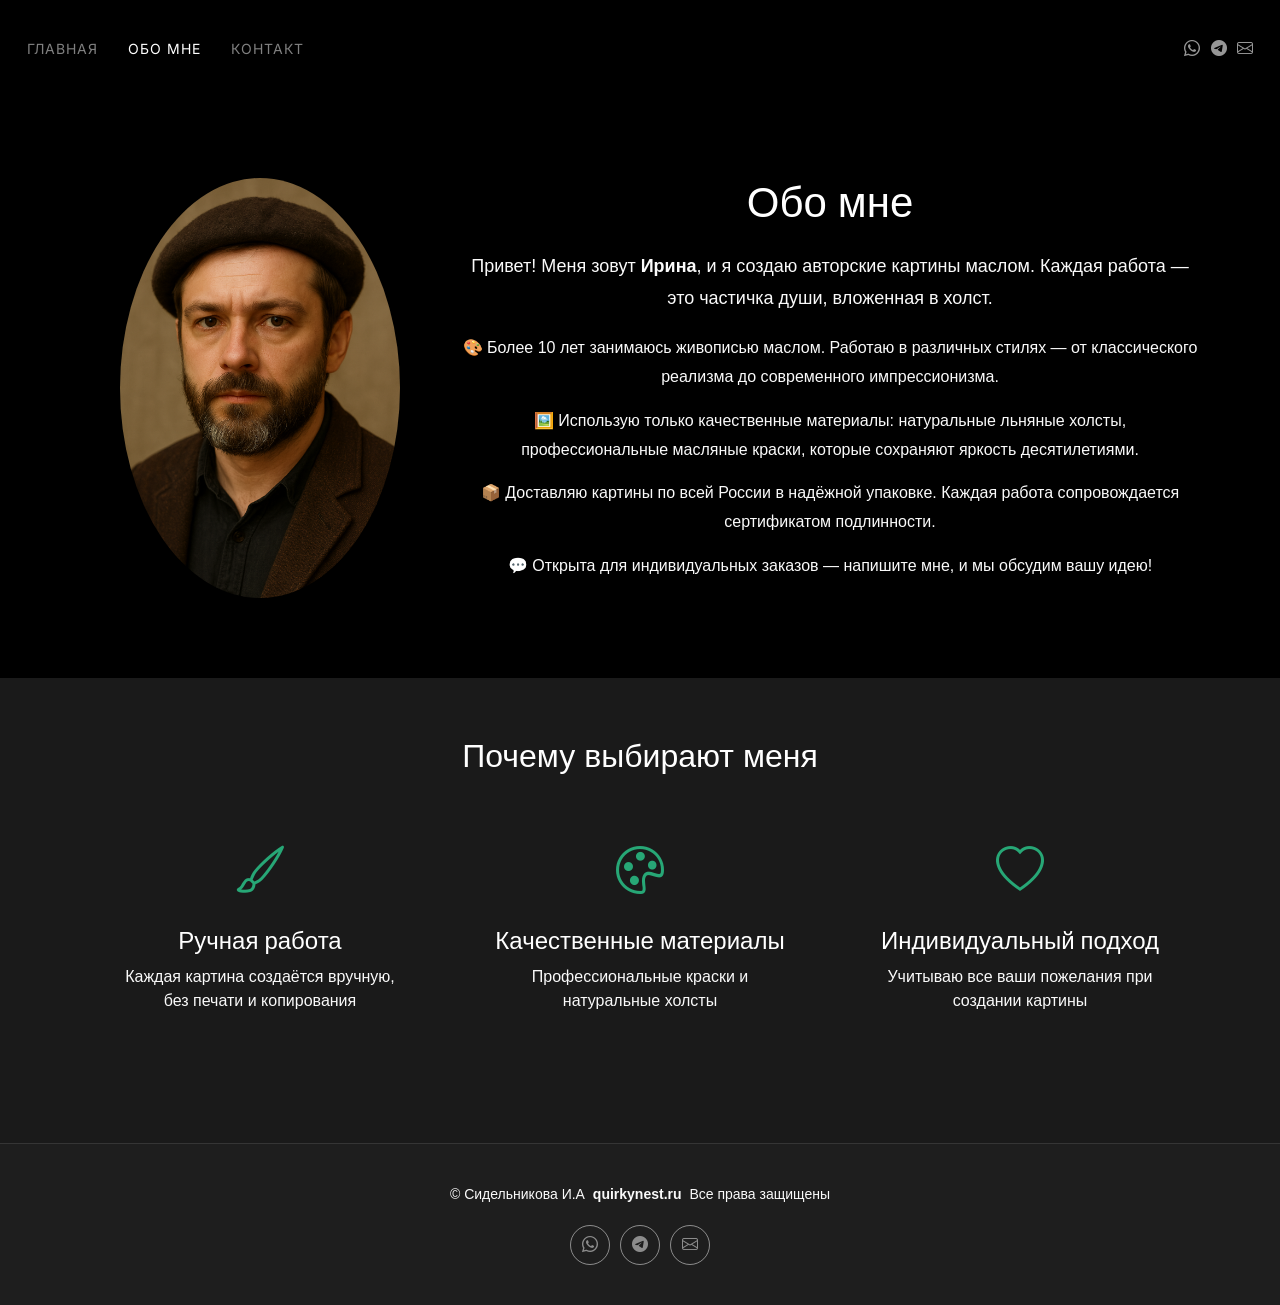
==== commit 148a939c: "656" ====
--- a/about.html
+++ b/about.html
@@ -23,6 +23,20 @@
 
   <!-- Main CSS File -->
   <link href="assets/css/main.css" rel="stylesheet">
+
+<!-- Yandex.Metrika counter -->
+<script type="text/javascript">
+    (function(m,e,t,r,i,k,a){
+        m[i]=m[i]||function(){(m[i].a=m[i].a||[]).push(arguments)};
+        m[i].l=1*new Date();
+        for (var j = 0; j < document.scripts.length; j++) {if (document.scripts[j].src === r) { return; }}
+        k=e.createElement(t),a=e.getElementsByTagName(t)[0],k.async=1,k.src=r,a.parentNode.insertBefore(k,a)
+    })(window, document,'script','https://mc.yandex.ru/metrika/tag.js?id=105532612', 'ym');
+
+    ym(105532612, 'init', {ssr:true, webvisor:true, clickmap:true, ecommerce:"dataLayer", accurateTrackBounce:true, trackLinks:true});
+</script>
+<noscript><div><img src="https://mc.yandex.ru/watch/105532612" style="position:absolute; left:-9999px;" alt="" /></div></noscript>
+<!-- /Yandex.Metrika counter -->
 </head>
 
 <body class="index-page">
@@ -52,7 +66,7 @@
       <div class="container">
         <div class="row align-items-center">
           <div class="col-lg-4 text-center mb-4 mb-lg-0" data-aos="fade-right">
-            <img src="assets/img/profile-img.png" alt="Художник" style="max-width: 280px; width: 100%; border-radius: 50%; box-shadow: 0 10px 40px rgba(0,0,0,0.3);">
+            <img src="images/123.png" alt="Художник" style="max-width: 280px; width: 100%; border-radius: 50%; box-shadow: 0 10px 40px rgba(0,0,0,0.3);">
           </div>
           <div class="col-lg-8" data-aos="fade-left">
             <h1 style="color: var(--heading-color); font-size: 42px; margin-bottom: 20px;">Обо мне</h1>
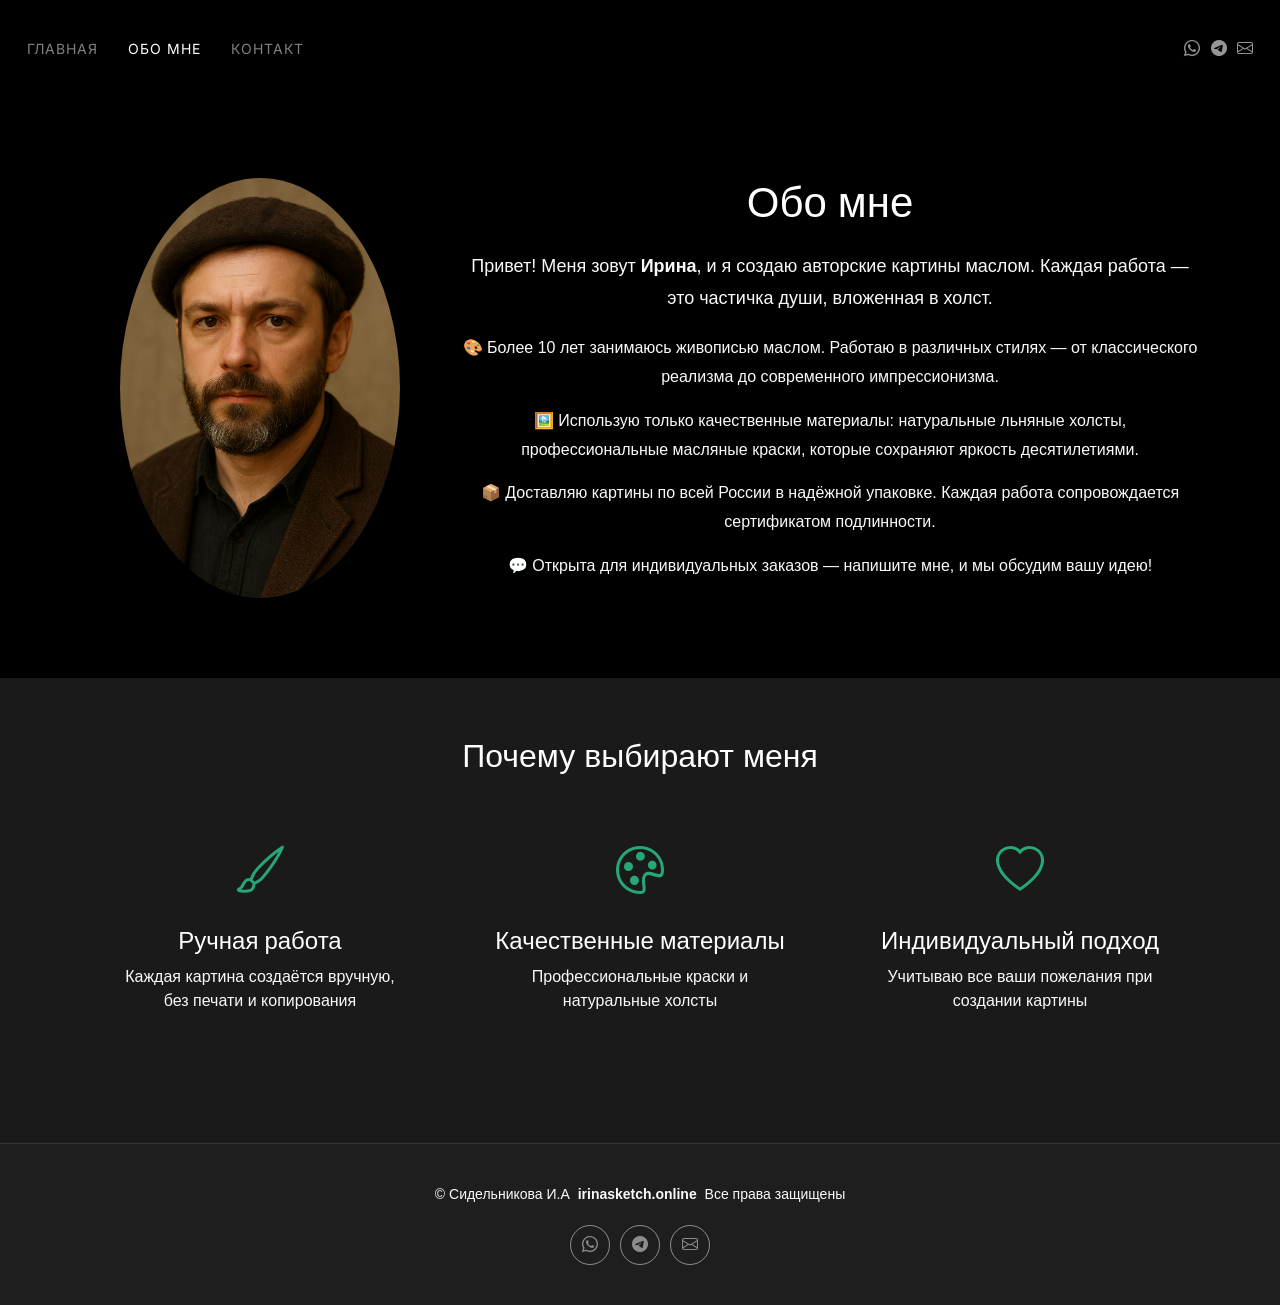
==== commit 3da20ebd: "656" ====
--- a/about.html
+++ b/about.html
@@ -124,7 +124,7 @@
   <footer id="footer" class="footer">
     <div class="container">
       <div class="copyright text-center">
-        <p>© <span>Сидельникова И.А</span> <strong class="px-1 sitename">quirkynest.ru</strong> <span>Все права защищены</span></p>
+        <p>© <span>Сидельникова И.А</span> <strong class="px-1 sitename">irinasketch.online</strong> <span>Все права защищены</span></p>
       </div>
       <div class="social-links d-flex justify-content-center">
         <a href="https://wa.me/79517623467"><i class="bi bi-whatsapp"></i></a>
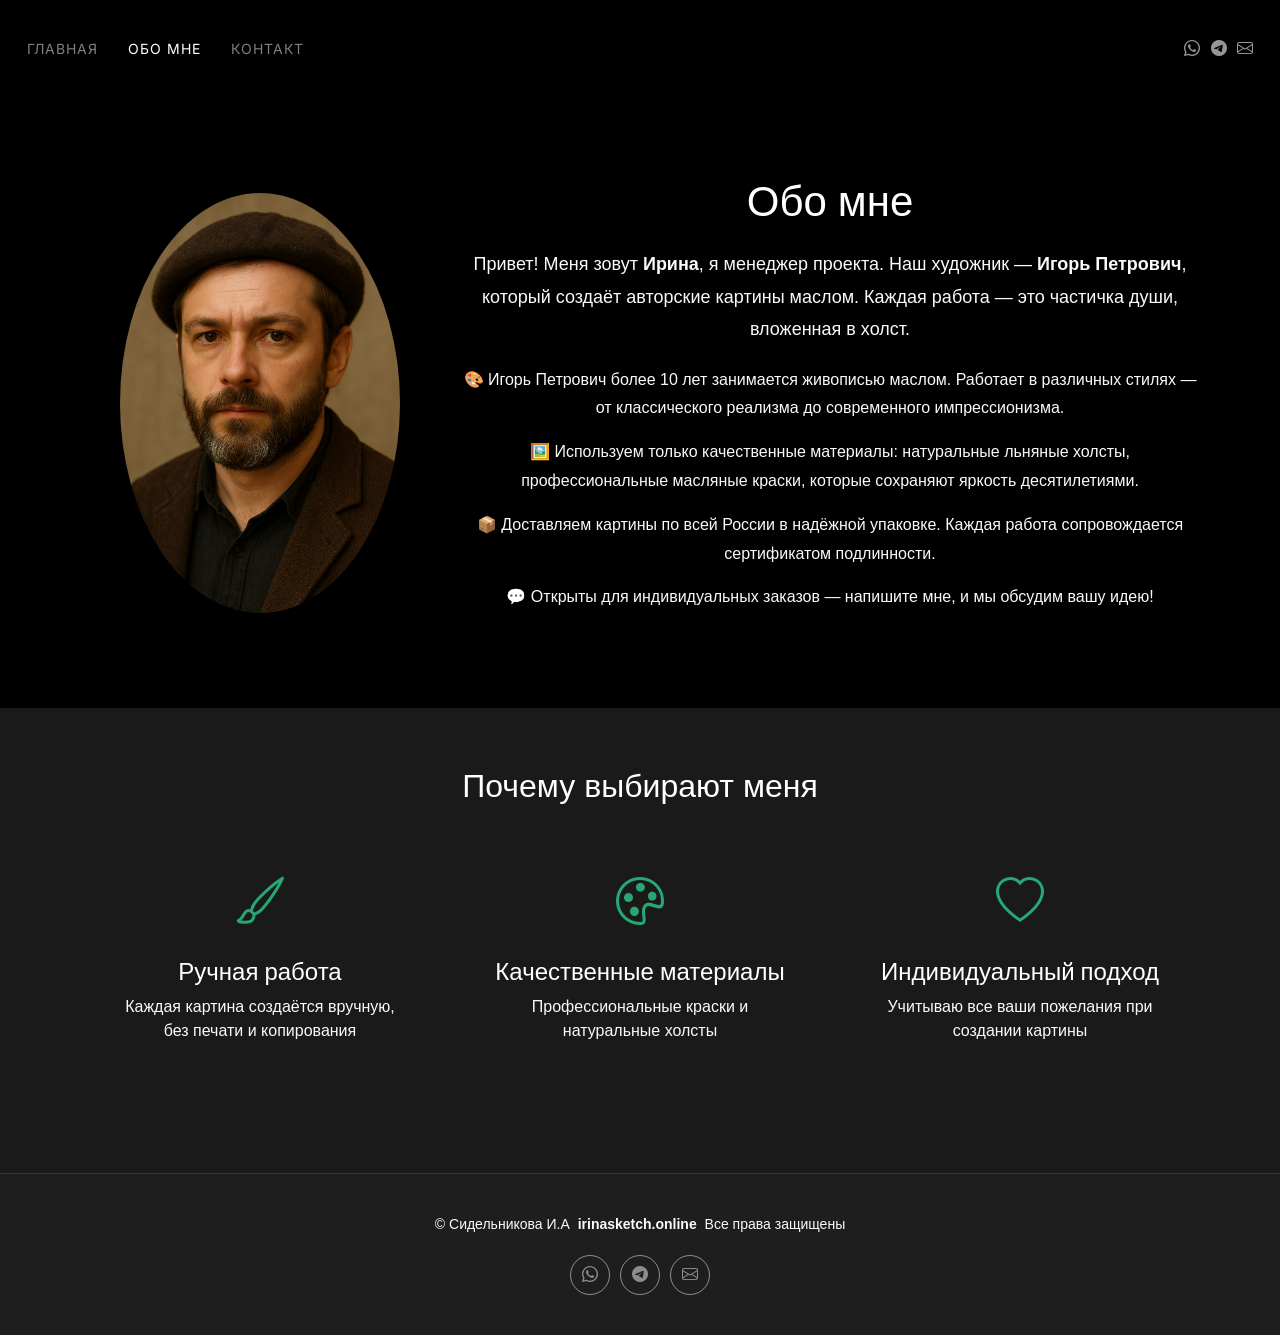
==== commit a9f8ef47: "78" ====
--- a/about.html
+++ b/about.html
@@ -71,19 +71,19 @@
           <div class="col-lg-8" data-aos="fade-left">
             <h1 style="color: var(--heading-color); font-size: 42px; margin-bottom: 20px;">Обо мне</h1>
             <p style="color: var(--default-color); font-size: 18px; line-height: 1.8; margin-bottom: 20px;">
-              Привет! Меня зовут <strong>Ирина</strong>, и я создаю авторские картины маслом. Каждая работа — это частичка души, вложенная в холст.
+              Привет! Меня зовут <strong>Ирина</strong>, я менеджер проекта. Наш художник — <strong>Игорь Петрович</strong>, который создаёт авторские картины маслом. Каждая работа — это частичка души, вложенная в холст.
             </p>
             <p style="color: var(--default-color); font-size: 16px; line-height: 1.8; margin-bottom: 15px;">
-              🎨 Более 10 лет занимаюсь живописью маслом. Работаю в различных стилях — от классического реализма до современного импрессионизма.
+              🎨 Игорь Петрович более 10 лет занимается живописью маслом. Работает в различных стилях — от классического реализма до современного импрессионизма.
             </p>
             <p style="color: var(--default-color); font-size: 16px; line-height: 1.8; margin-bottom: 15px;">
-              🖼️ Использую только качественные материалы: натуральные льняные холсты, профессиональные масляные краски, которые сохраняют яркость десятилетиями.
+              🖼️ Используем только качественные материалы: натуральные льняные холсты, профессиональные масляные краски, которые сохраняют яркость десятилетиями.
             </p>
             <p style="color: var(--default-color); font-size: 16px; line-height: 1.8; margin-bottom: 15px;">
-              📦 Доставляю картины по всей России в надёжной упаковке. Каждая работа сопровождается сертификатом подлинности.
+              📦 Доставляем картины по всей России в надёжной упаковке. Каждая работа сопровождается сертификатом подлинности.
             </p>
             <p style="color: var(--default-color); font-size: 16px; line-height: 1.8;">
-              💬 Открыта для индивидуальных заказов — напишите мне, и мы обсудим вашу идею!
+              💬 Открыты для индивидуальных заказов — напишите мне, и мы обсудим вашу идею!
             </p>
           </div>
         </div>
